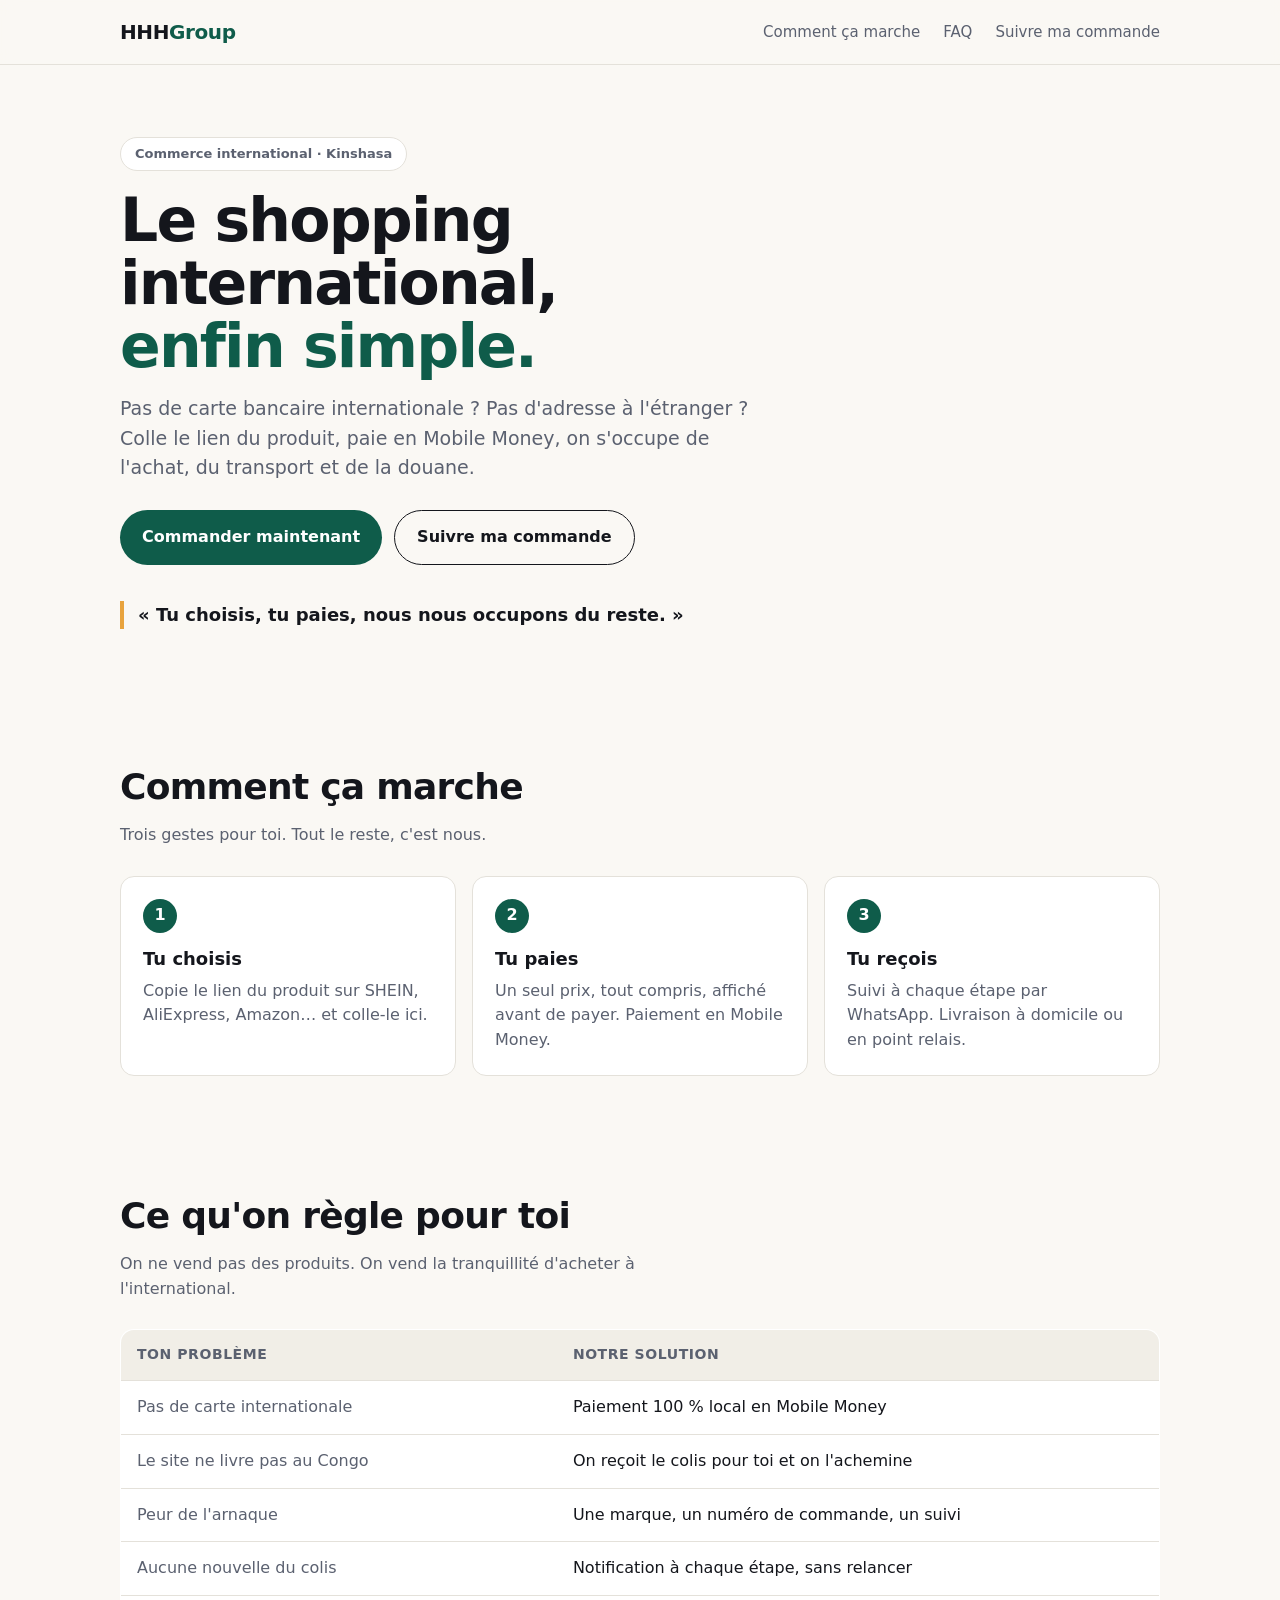
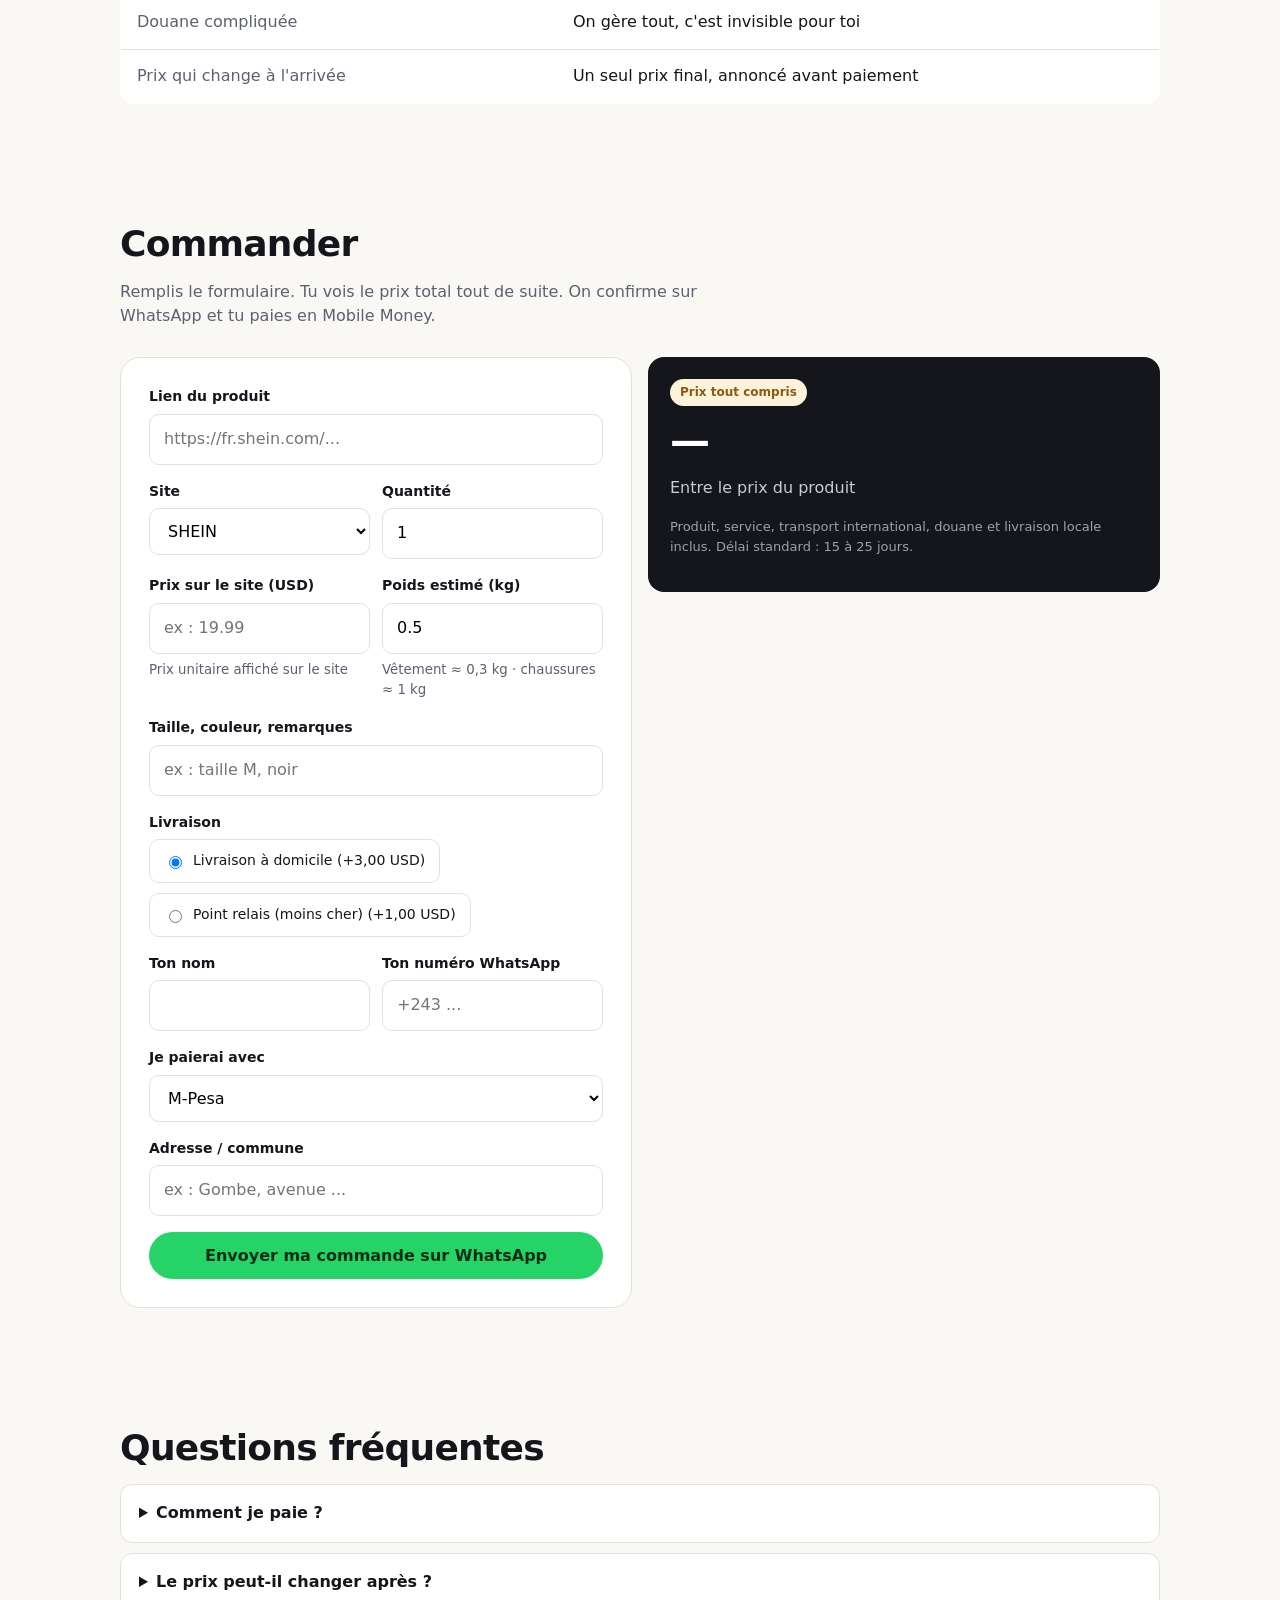
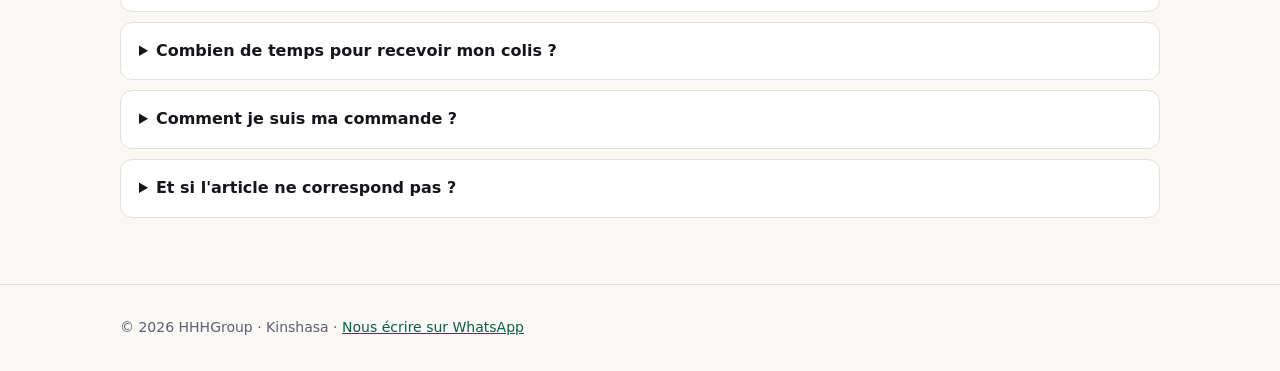
==== index.html @ 997b5c69 "Site web v1 HHHGroup : accueil, commande WhatsApp avec prix tout compris, suivi Co-Authored-By: Clau" ====
<!DOCTYPE html>
<html lang="fr">
<head>
<meta charset="utf-8">
<meta name="viewport" content="width=device-width, initial-scale=1">
<title>HHHGroup — Achète à l'international, payé en Mobile Money</title>
<meta name="description" content="Tu choisis, tu paies, nous nous occupons du reste. Commande sur SHEIN et ailleurs, paie en Mobile Money, reçois ton colis à Kinshasa.">
<link rel="stylesheet" href="assets/style.css">
</head>
<body>

<header class="top">
  <div class="wrap">
    <a class="logo" href="index.html">HHH<span>Group</span></a>
    <nav>
      <a href="#comment" class="hide-sm">Comment ça marche</a>
      <a href="#faq" class="hide-sm">FAQ</a>
      <a href="suivi.html">Suivre ma commande</a>
    </nav>
  </div>
</header>

<main>
  <!-- HERO -->
  <section class="hero">
    <div class="wrap">
      <span class="eyebrow">Commerce international · <span data-ville>Kinshasa</span></span>
      <h1>Le shopping international, <em>enfin simple.</em></h1>
      <p class="lead">Pas de carte bancaire internationale ? Pas d'adresse à l'étranger ? Colle le lien du produit, paie en Mobile Money, on s'occupe de l'achat, du transport et de la douane.</p>
      <div class="ctas">
        <a href="#commander" class="btn btn-primary">Commander maintenant</a>
        <a href="suivi.html" class="btn btn-ghost">Suivre ma commande</a>
      </div>
      <p class="promise">« Tu choisis, tu paies, nous nous occupons du reste. »</p>
    </div>
  </section>

  <!-- COMMENT ÇA MARCHE -->
  <section id="comment">
    <div class="wrap">
      <h2>Comment ça marche</h2>
      <p class="sub">Trois gestes pour toi. Tout le reste, c'est nous.</p>
      <div class="grid g3">
        <div class="card"><div class="step-n">1</div><h3>Tu choisis</h3><p>Copie le lien du produit sur SHEIN, AliExpress, Amazon… et colle-le ici.</p></div>
        <div class="card"><div class="step-n">2</div><h3>Tu paies</h3><p>Un seul prix, tout compris, affiché avant de payer. Paiement en Mobile Money.</p></div>
        <div class="card"><div class="step-n">3</div><h3>Tu reçois</h3><p>Suivi à chaque étape par WhatsApp. Livraison à domicile ou en point relais.</p></div>
      </div>
    </div>
  </section>

  <!-- CE QU'ON SUPPRIME -->
  <section>
    <div class="wrap">
      <h2>Ce qu'on règle pour toi</h2>
      <p class="sub">On ne vend pas des produits. On vend la tranquillité d'acheter à l'international.</p>
      <table class="pain">
        <thead><tr><th>Ton problème</th><th>Notre solution</th></tr></thead>
        <tbody>
          <tr><td>Pas de carte internationale</td><td>Paiement 100 % local en Mobile Money</td></tr>
          <tr><td>Le site ne livre pas au Congo</td><td>On reçoit le colis pour toi et on l'achemine</td></tr>
          <tr><td>Peur de l'arnaque</td><td>Une marque, un numéro de commande, un suivi</td></tr>
          <tr><td>Aucune nouvelle du colis</td><td>Notification à chaque étape, sans relancer</td></tr>
          <tr><td>Douane compliquée</td><td>On gère tout, c'est invisible pour toi</td></tr>
          <tr><td>Prix qui change à l'arrivée</td><td>Un seul prix final, annoncé avant paiement</td></tr>
        </tbody>
      </table>
    </div>
  </section>

  <!-- COMMANDER -->
  <section id="commander">
    <div class="wrap">
      <h2>Commander</h2>
      <p class="sub">Remplis le formulaire. Tu vois le prix total tout de suite. On confirme sur WhatsApp et tu paies en Mobile Money.</p>

      <div class="grid g2" style="align-items:start">
        <form class="order" id="orderForm" novalidate>
          <div class="field">
            <label for="lien">Lien du produit</label>
            <input id="lien" name="lien" type="url" placeholder="https://fr.shein.com/..." required>
          </div>
          <div class="row">
            <div class="field">
              <label for="fournisseur">Site</label>
              <select id="fournisseur" name="fournisseur"></select>
            </div>
            <div class="field">
              <label for="quantite">Quantité</label>
              <input id="quantite" name="quantite" type="number" min="1" value="1" required>
            </div>
          </div>
          <div class="row">
            <div class="field">
              <label for="prix">Prix sur le site (<span data-devise>USD</span>)</label>
              <input id="prix" name="prix" type="number" min="0" step="0.01" placeholder="ex : 19.99" required>
              <small>Prix unitaire affiché sur le site</small>
            </div>
            <div class="field">
              <label for="poids">Poids estimé (kg)</label>
              <input id="poids" name="poids" type="number" min="0" step="0.1" value="0.5">
              <small>Vêtement ≈ 0,3 kg · chaussures ≈ 1 kg</small>
            </div>
          </div>
          <div class="field">
            <label for="details">Taille, couleur, remarques</label>
            <input id="details" name="details" placeholder="ex : taille M, noir">
          </div>
          <div class="field">
            <label>Livraison</label>
            <div class="radio-group" id="livraisonGroup"></div>
          </div>
          <div class="row">
            <div class="field">
              <label for="nom">Ton nom</label>
              <input id="nom" name="nom" required autocomplete="name">
            </div>
            <div class="field">
              <label for="tel">Ton numéro WhatsApp</label>
              <input id="tel" name="tel" type="tel" placeholder="+243 ..." required autocomplete="tel">
            </div>
          </div>
          <div class="field">
            <label for="paiement">Je paierai avec</label>
            <select id="paiement" name="paiement"></select>
          </div>
          <div class="field" id="adresseField">
            <label for="adresse">Adresse / commune</label>
            <input id="adresse" name="adresse" placeholder="ex : Gombe, avenue ...">
          </div>
          <button class="btn btn-wa" type="submit" style="width:100%">Envoyer ma commande sur WhatsApp</button>
          <div class="msg" id="formMsg"></div>
        </form>

        <aside class="total" aria-live="polite">
          <span class="badge">Prix tout compris</span>
          <div class="big" id="totalUsd">—</div>
          <div class="cdf" id="totalCdf"></div>
          <ul id="breakdown"></ul>
          <p class="note">Produit, service, transport international, douane et livraison locale inclus. Délai standard : <span data-delai>15 à 25 jours</span>.</p>
        </aside>
      </div>
    </div>
  </section>

  <!-- FAQ -->
  <section id="faq">
    <div class="wrap">
      <h2>Questions fréquentes</h2>
      <details><summary>Comment je paie ?</summary><p>En Mobile Money (<span data-paiements></span>). On t'envoie le numéro de paiement sur WhatsApp après confirmation de ta commande.</p></details>
      <details><summary>Le prix peut-il changer après ?</summary><p>Non. Le prix confirmé sur WhatsApp est le prix final : produit, transport, douane et livraison compris.</p></details>
      <details><summary>Combien de temps pour recevoir mon colis ?</summary><p>Livraison standard : <span data-delai>15 à 25 jours</span>. Tu reçois une notification à chaque étape.</p></details>
      <details><summary>Comment je suis ma commande ?</summary><p>Avec ton numéro de commande sur la page <a href="suivi.html">Suivre ma commande</a>, ou directement sur WhatsApp.</p></details>
      <details><summary>Et si l'article ne correspond pas ?</summary><p>Notre politique de retour t'est communiquée avant le paiement. Contacte-nous sur WhatsApp avec ton numéro de commande.</p></details>
    </div>
  </section>
</main>

<footer>
  <div class="wrap">© <span id="year"></span> HHHGroup · <span data-ville>Kinshasa</span> · <a id="waFooter" href="#">Nous écrire sur WhatsApp</a></div>
</footer>

<script src="assets/config.js"></script>
<script src="assets/app.js"></script>
</body>
</html>
---- assets/style.css ----
:root{
  --ink:#14161c; --muted:#5b6170; --line:#e4e1da; --bg:#faf8f4; --card:#fff;
  --brand:#0f5c4a; --brand-2:#e8a33d; --ok:#1f8a4c; --radius:14px;
  --font:"Inter",system-ui,-apple-system,"Segoe UI",Roboto,sans-serif;
}
*{box-sizing:border-box}
html{scroll-behavior:smooth}
body{margin:0;font-family:var(--font);color:var(--ink);background:var(--bg);line-height:1.55;font-size:16px}
a{color:var(--brand)}
img{max-width:100%}
.wrap{max-width:1080px;margin:0 auto;padding:0 20px}

/* Header */
header.top{position:sticky;top:0;z-index:10;background:rgba(250,248,244,.92);backdrop-filter:blur(8px);border-bottom:1px solid var(--line)}
header.top .wrap{display:flex;align-items:center;justify-content:space-between;height:64px;gap:16px}
.logo{font-weight:800;letter-spacing:-.02em;font-size:20px;text-decoration:none;color:var(--ink)}
.logo span{color:var(--brand)}
nav a{margin-left:18px;text-decoration:none;color:var(--muted);font-weight:500;font-size:15px}
nav a:hover{color:var(--ink)}
@media(max-width:640px){nav a.hide-sm{display:none}}

/* Buttons */
.btn{display:inline-flex;align-items:center;justify-content:center;gap:8px;border:0;border-radius:999px;padding:14px 22px;font-weight:700;font-size:16px;cursor:pointer;text-decoration:none;font-family:inherit}
.btn-primary{background:var(--brand);color:#fff}
.btn-primary:hover{background:#0b4a3b}
.btn-ghost{background:transparent;color:var(--ink);border:1.5px solid var(--ink)}
.btn-wa{background:#25d366;color:#0b2e17}
.btn:disabled{opacity:.5;cursor:not-allowed}

/* Hero */
.hero{padding:72px 0 56px}
.hero .eyebrow{display:inline-block;background:#fff;border:1px solid var(--line);border-radius:999px;padding:6px 14px;font-size:13px;font-weight:600;color:var(--muted)}
.hero h1{font-size:clamp(34px,6vw,60px);line-height:1.05;letter-spacing:-.03em;margin:18px 0 16px;max-width:14ch}
.hero h1 em{font-style:normal;color:var(--brand)}
.hero p.lead{font-size:19px;color:var(--muted);max-width:52ch;margin:0 0 28px}
.hero .ctas{display:flex;gap:12px;flex-wrap:wrap}
.promise{margin-top:36px;font-weight:700;font-size:18px;border-left:4px solid var(--brand-2);padding-left:14px}

/* Sections */
section{padding:56px 0}
section h2{font-size:clamp(26px,4vw,36px);letter-spacing:-.02em;margin:0 0 8px}
section .sub{color:var(--muted);margin:0 0 28px;max-width:60ch}

.grid{display:grid;gap:16px}
.g3{grid-template-columns:repeat(3,1fr)}
.g2{grid-template-columns:repeat(2,1fr)}
@media(max-width:820px){.g3,.g2{grid-template-columns:1fr}}

.card{background:var(--card);border:1px solid var(--line);border-radius:var(--radius);padding:22px}
.card h3{margin:0 0 6px;font-size:18px}
.card p{margin:0;color:var(--muted)}
.step-n{display:inline-grid;place-items:center;width:34px;height:34px;border-radius:50%;background:var(--brand);color:#fff;font-weight:800;margin-bottom:12px}

/* Pain table */
.pain{width:100%;border-collapse:collapse;background:#fff;border-radius:var(--radius);overflow:hidden;border:1px solid var(--line)}
.pain th,.pain td{text-align:left;padding:14px 16px;border-bottom:1px solid var(--line);vertical-align:top}
.pain th{background:#f1eee7;font-size:14px;text-transform:uppercase;letter-spacing:.04em;color:var(--muted)}
.pain td:first-child{color:var(--muted);width:42%}
.pain tr:last-child td{border-bottom:0}

/* Form */
.order{background:#fff;border:1px solid var(--line);border-radius:20px;padding:28px}
.field{display:flex;flex-direction:column;gap:6px;margin-bottom:16px}
.field label{font-weight:600;font-size:14px}
.field small{color:var(--muted)}
input,select,textarea{font:inherit;padding:12px 14px;border:1.5px solid var(--line);border-radius:10px;background:#fff;width:100%}
input:focus,select:focus,textarea:focus{outline:none;border-color:var(--brand)}
.row{display:grid;grid-template-columns:1fr 1fr;gap:12px}
@media(max-width:560px){.row{grid-template-columns:1fr}}
.radio-group{display:flex;gap:10px;flex-wrap:wrap}
.radio-group label{display:flex;align-items:center;gap:8px;border:1.5px solid var(--line);border-radius:10px;padding:10px 14px;cursor:pointer;font-weight:500}
.radio-group input{width:auto}

.total{background:var(--ink);color:#fff;border-radius:16px;padding:22px;position:sticky;top:84px}
.total .big{font-size:40px;font-weight:800;letter-spacing:-.02em;margin:4px 0}
.total .cdf{color:#c9cbd2}
.total ul{list-style:none;padding:0;margin:16px 0 0;font-size:14px;color:#c9cbd2}
.total ul li{display:flex;justify-content:space-between;padding:6px 0;border-top:1px solid #2b2f39}
.total .note{font-size:13px;color:#9da1ab;margin-top:14px}
.badge{display:inline-block;font-size:12px;font-weight:700;padding:4px 10px;border-radius:999px;background:#fff3dc;color:#8a5a12}

/* Tracking */
.timeline{list-style:none;padding:0;margin:20px 0 0}
.timeline li{position:relative;padding:0 0 22px 36px}
.timeline li::before{content:"";position:absolute;left:10px;top:24px;bottom:0;width:2px;background:var(--line)}
.timeline li:last-child::before{display:none}
.timeline .dot{position:absolute;left:0;top:2px;width:22px;height:22px;border-radius:50%;border:2px solid var(--line);background:#fff}
.timeline li.done .dot{background:var(--ok);border-color:var(--ok)}
.timeline li.now .dot{border-color:var(--brand);box-shadow:0 0 0 4px rgba(15,92,74,.15)}
.timeline strong{display:block}
.timeline span{color:var(--muted);font-size:14px}

/* FAQ */
details{background:#fff;border:1px solid var(--line);border-radius:12px;padding:16px 18px;margin-bottom:10px}
summary{font-weight:700;cursor:pointer}
details p{color:var(--muted);margin:10px 0 0}

footer{border-top:1px solid var(--line);padding:32px 0;color:var(--muted);font-size:14px}
.msg{padding:14px 16px;border-radius:12px;background:#e9f6ef;color:#14532d;margin-top:14px;display:none}
.msg.err{background:#fdecec;color:#7f1d1d}

@media(max-width:820px){.total{position:static}}
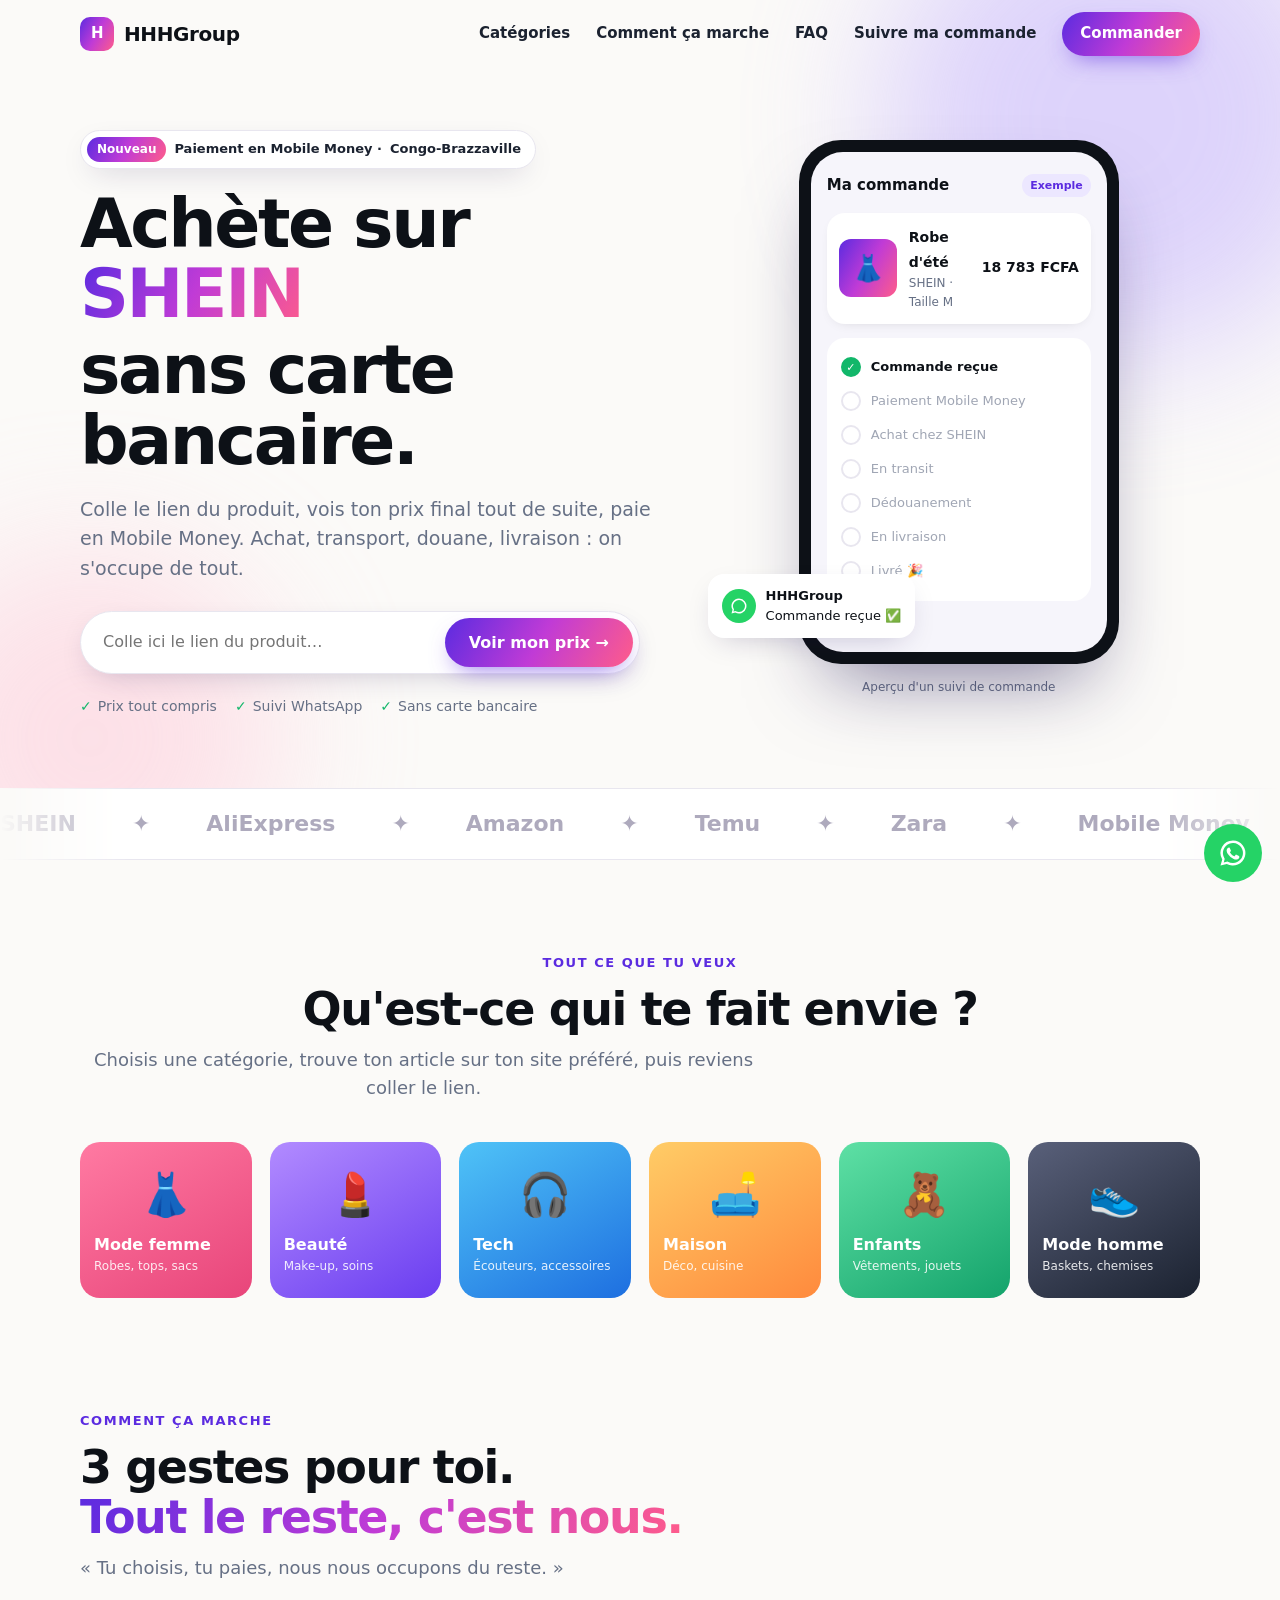
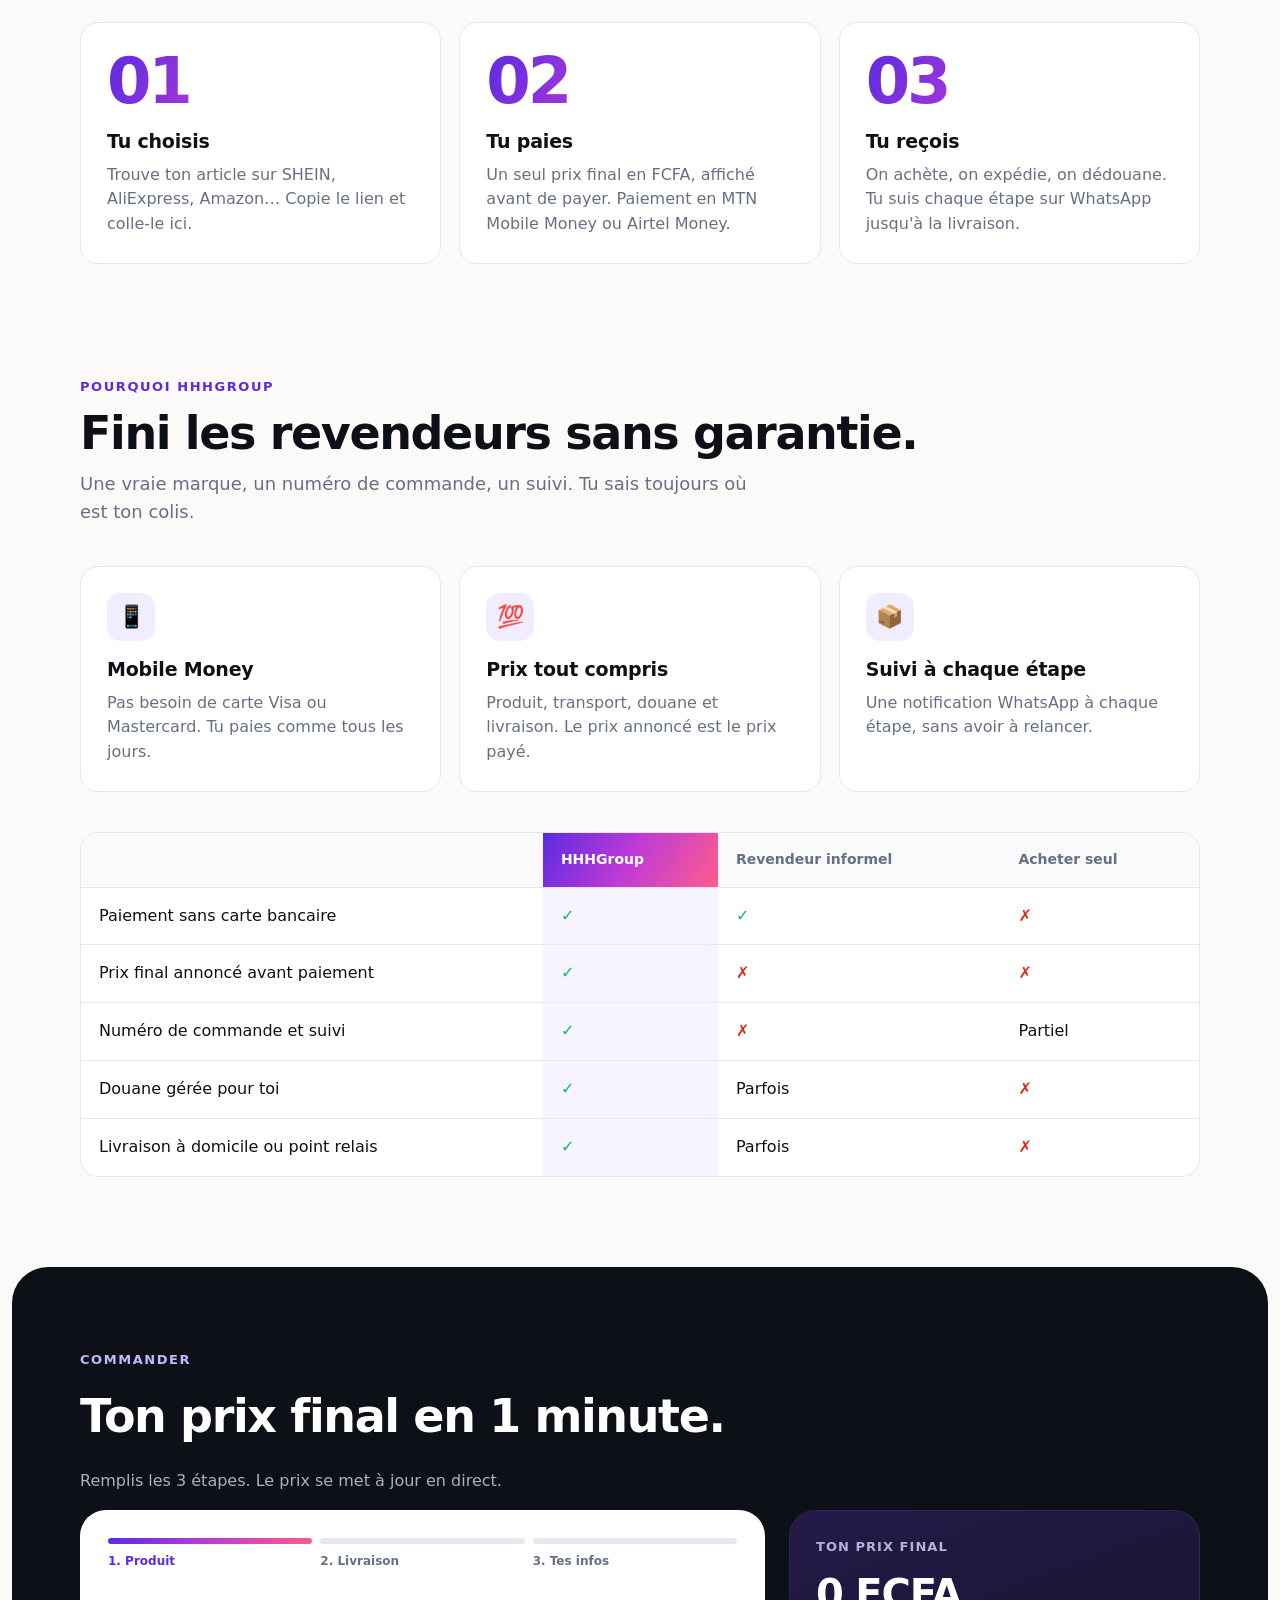
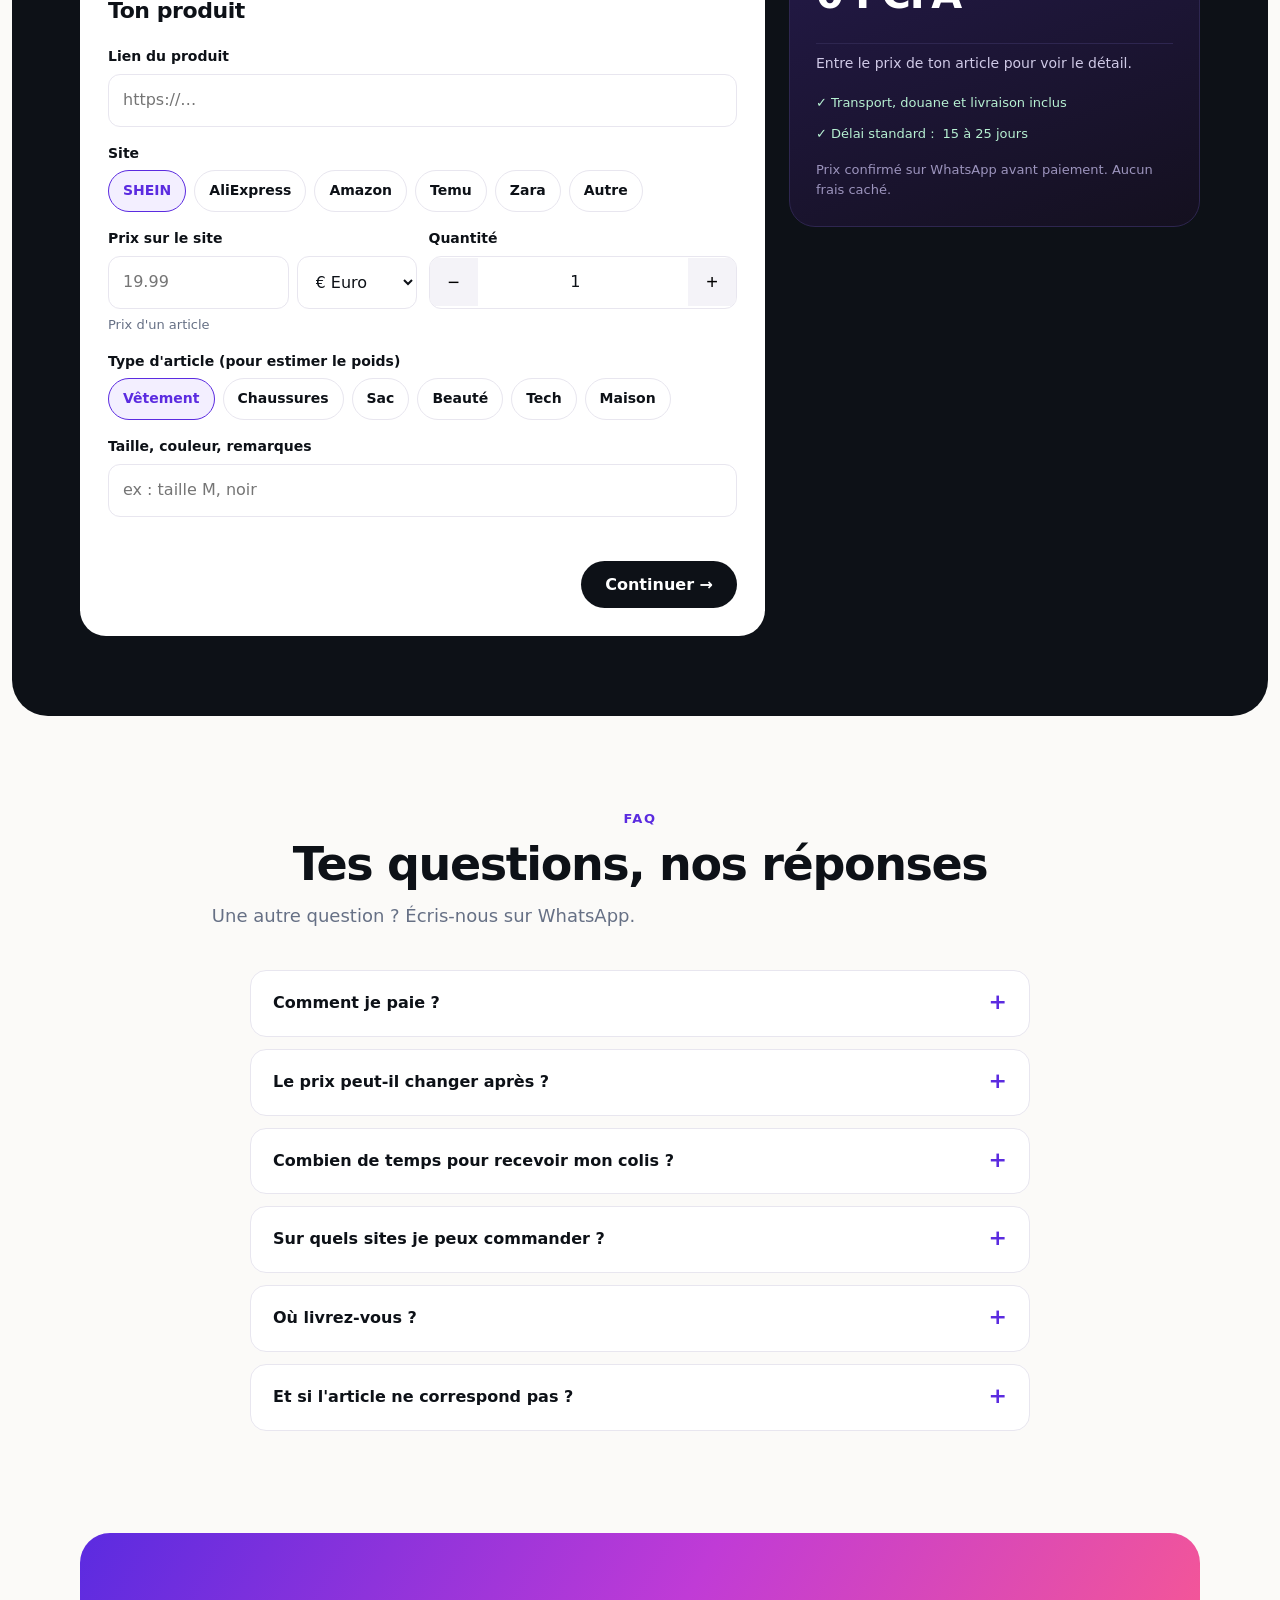
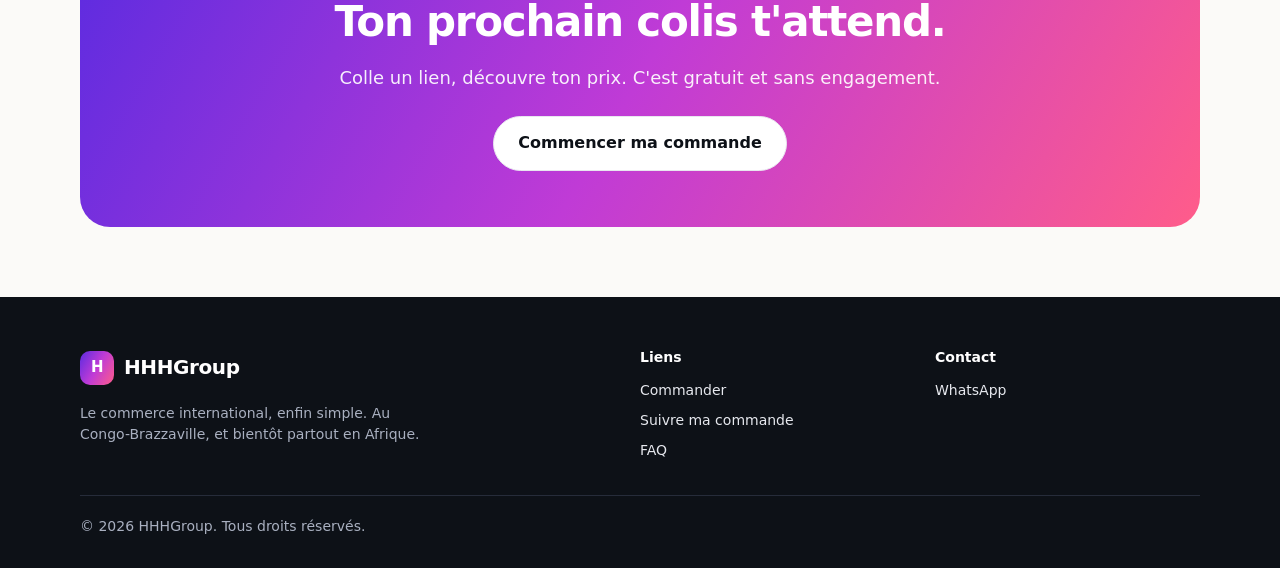
==== commit 9a2621f8: "Congo-Brazzaville (FCFA, MTN/Airtel Money) et nouvelle interface dynamique - Retire Kinshasa : Congo" ====
--- a/index.html
+++ b/index.html
@@ -3,161 +3,299 @@
 <head>
 <meta charset="utf-8">
 <meta name="viewport" content="width=device-width, initial-scale=1">
-<title>HHHGroup — Achète à l'international, payé en Mobile Money</title>
-<meta name="description" content="Tu choisis, tu paies, nous nous occupons du reste. Commande sur SHEIN et ailleurs, paie en Mobile Money, reçois ton colis à Kinshasa.">
+<title>HHHGroup — Achète sur SHEIN, AliExpress, Amazon… et paie en Mobile Money</title>
+<meta name="description" content="Tu choisis, tu paies en Mobile Money, nous nous occupons du reste : achat, transport, douane et livraison. Au Congo-Brazzaville, et bientôt dans toute l'Afrique.">
+<meta name="theme-color" content="#5b2be0">
 <link rel="stylesheet" href="assets/style.css">
 </head>
 <body>
 
-<header class="top">
+<header class="top" id="top">
   <div class="wrap">
-    <a class="logo" href="index.html">HHH<span>Group</span></a>
-    <nav>
-      <a href="#comment" class="hide-sm">Comment ça marche</a>
-      <a href="#faq" class="hide-sm">FAQ</a>
+    <a class="logo" href="index.html"><i>H</i>HHHGroup</a>
+    <button class="burger" id="burger" aria-label="Menu"><span></span><span></span><span></span></button>
+    <nav class="main" id="menu">
+      <a href="#categories">Catégories</a>
+      <a href="#comment">Comment ça marche</a>
+      <a href="#faq">FAQ</a>
       <a href="suivi.html">Suivre ma commande</a>
+      <a href="#commander" class="btn btn-primary btn-sm">Commander</a>
     </nav>
   </div>
 </header>
 
 <main>
-  <!-- HERO -->
+  <!-- ================= HERO ================= -->
   <section class="hero">
-    <div class="wrap">
-      <span class="eyebrow">Commerce international · <span data-ville>Kinshasa</span></span>
-      <h1>Le shopping international, <em>enfin simple.</em></h1>
-      <p class="lead">Pas de carte bancaire internationale ? Pas d'adresse à l'étranger ? Colle le lien du produit, paie en Mobile Money, on s'occupe de l'achat, du transport et de la douane.</p>
-      <div class="ctas">
-        <a href="#commander" class="btn btn-primary">Commander maintenant</a>
-        <a href="suivi.html" class="btn btn-ghost">Suivre ma commande</a>
-      </div>
-      <p class="promise">« Tu choisis, tu paies, nous nous occupons du reste. »</p>
-    </div>
-  </section>
-
-  <!-- COMMENT ÇA MARCHE -->
-  <section id="comment">
-    <div class="wrap">
-      <h2>Comment ça marche</h2>
-      <p class="sub">Trois gestes pour toi. Tout le reste, c'est nous.</p>
+    <div class="wrap hero-grid">
+      <div>
+        <span class="pill reveal"><b>Nouveau</b> Paiement en Mobile Money · <span data-pays></span></span>
+        <h1 class="reveal d1">Achète sur <span class="rotator" id="rotator"><span class="grad-text">SHEIN</span></span><br>sans carte bancaire.</h1>
+        <p class="lead reveal d2">Colle le lien du produit, vois ton prix final tout de suite, paie en Mobile Money. Achat, transport, douane, livraison : on s'occupe de tout.</p>
+        <form class="paste reveal d3" id="heroPaste">
+          <input id="heroLink" type="url" placeholder="Colle ici le lien du produit…" aria-label="Lien du produit">
+          <button class="btn btn-primary" type="submit">Voir mon prix →</button>
+        </form>
+        <div class="trust reveal d4">
+          <span>Prix tout compris</span><span>Suivi WhatsApp</span><span>Sans carte bancaire</span>
+        </div>
+      </div>
+
+      <div class="phone-wrap reveal d2">
+        <div class="phone" aria-hidden="true">
+          <div class="screen">
+            <div class="bar"><b>Ma commande</b><span class="tag">Exemple</span></div>
+            <div class="prod">
+              <div class="img">👗</div>
+              <div><strong>Robe d'été</strong><small>SHEIN · Taille M</small></div>
+              <div class="price" id="mockPrice">—</div>
+            </div>
+            <div class="track" id="mockTrack">
+              <div class="st"><i></i>Commande reçue</div>
+              <div class="st"><i></i>Paiement Mobile Money</div>
+              <div class="st"><i></i>Achat chez SHEIN</div>
+              <div class="st"><i></i>En transit</div>
+              <div class="st"><i></i>Dédouanement</div>
+              <div class="st"><i></i>En livraison</div>
+              <div class="st"><i></i>Livré 🎉</div>
+            </div>
+          </div>
+        </div>
+        <div class="toast hide" id="mockToast">
+          <span class="wa"><svg viewBox="0 0 24 24"><path d="M12 2a10 10 0 0 0-8.6 15.1L2 22l5-1.3A10 10 0 1 0 12 2Zm0 18a8 8 0 0 1-4.1-1.1l-.3-.2-3 .8.8-2.9-.2-.3A8 8 0 1 1 12 20Z"/></svg></span>
+          <div><b>HHHGroup</b><span id="mockToastText">Ta commande est confirmée ✅</span></div>
+        </div>
+        <p class="mock-note">Aperçu d'un suivi de commande</p>
+      </div>
+    </div>
+  </section>
+
+  <!-- ================= MARQUEE ================= -->
+  <div class="marquee" aria-label="Sites où tu peux acheter">
+    <div class="track-m" id="marquee"></div>
+  </div>
+
+  <!-- ================= CATEGORIES ================= -->
+  <section class="s" id="categories">
+    <div class="wrap">
+      <div class="center">
+        <span class="kicker reveal">Tout ce que tu veux</span>
+        <h2 class="reveal d1">Qu'est-ce qui te fait envie ?</h2>
+        <p class="sub reveal d2">Choisis une catégorie, trouve ton article sur ton site préféré, puis reviens coller le lien.</p>
+      </div>
+      <div class="grid g6">
+        <button class="cat c1 reveal" data-cat="Mode femme"><span class="e">👗</span><b>Mode femme</b><small>Robes, tops, sacs</small></button>
+        <button class="cat c2 reveal d1" data-cat="Beauté"><span class="e">💄</span><b>Beauté</b><small>Make-up, soins</small></button>
+        <button class="cat c3 reveal d2" data-cat="Tech"><span class="e">🎧</span><b>Tech</b><small>Écouteurs, accessoires</small></button>
+        <button class="cat c4 reveal d3" data-cat="Maison"><span class="e">🛋️</span><b>Maison</b><small>Déco, cuisine</small></button>
+        <button class="cat c5 reveal d4" data-cat="Enfants"><span class="e">🧸</span><b>Enfants</b><small>Vêtements, jouets</small></button>
+        <button class="cat c6 reveal d5" data-cat="Mode homme"><span class="e">👟</span><b>Mode homme</b><small>Baskets, chemises</small></button>
+      </div>
+    </div>
+  </section>
+
+  <!-- ================= COMMENT ================= -->
+  <section class="s" id="comment" style="padding-top:20px">
+    <div class="wrap">
+      <span class="kicker reveal">Comment ça marche</span>
+      <h2 class="reveal d1">3 gestes pour toi.<br><span class="grad-text">Tout le reste, c'est nous.</span></h2>
+      <p class="sub reveal d2">« Tu choisis, tu paies, nous nous occupons du reste. »</p>
       <div class="grid g3">
-        <div class="card"><div class="step-n">1</div><h3>Tu choisis</h3><p>Copie le lien du produit sur SHEIN, AliExpress, Amazon… et colle-le ici.</p></div>
-        <div class="card"><div class="step-n">2</div><h3>Tu paies</h3><p>Un seul prix, tout compris, affiché avant de payer. Paiement en Mobile Money.</p></div>
-        <div class="card"><div class="step-n">3</div><h3>Tu reçois</h3><p>Suivi à chaque étape par WhatsApp. Livraison à domicile ou en point relais.</p></div>
-      </div>
-    </div>
-  </section>
-
-  <!-- CE QU'ON SUPPRIME -->
-  <section>
-    <div class="wrap">
-      <h2>Ce qu'on règle pour toi</h2>
-      <p class="sub">On ne vend pas des produits. On vend la tranquillité d'acheter à l'international.</p>
-      <table class="pain">
-        <thead><tr><th>Ton problème</th><th>Notre solution</th></tr></thead>
-        <tbody>
-          <tr><td>Pas de carte internationale</td><td>Paiement 100 % local en Mobile Money</td></tr>
-          <tr><td>Le site ne livre pas au Congo</td><td>On reçoit le colis pour toi et on l'achemine</td></tr>
-          <tr><td>Peur de l'arnaque</td><td>Une marque, un numéro de commande, un suivi</td></tr>
-          <tr><td>Aucune nouvelle du colis</td><td>Notification à chaque étape, sans relancer</td></tr>
-          <tr><td>Douane compliquée</td><td>On gère tout, c'est invisible pour toi</td></tr>
-          <tr><td>Prix qui change à l'arrivée</td><td>Un seul prix final, annoncé avant paiement</td></tr>
-        </tbody>
-      </table>
-    </div>
-  </section>
-
-  <!-- COMMANDER -->
-  <section id="commander">
-    <div class="wrap">
-      <h2>Commander</h2>
-      <p class="sub">Remplis le formulaire. Tu vois le prix total tout de suite. On confirme sur WhatsApp et tu paies en Mobile Money.</p>
-
-      <div class="grid g2" style="align-items:start">
-        <form class="order" id="orderForm" novalidate>
-          <div class="field">
-            <label for="lien">Lien du produit</label>
-            <input id="lien" name="lien" type="url" placeholder="https://fr.shein.com/..." required>
+        <div class="card step reveal"><div class="n">01</div><h3>Tu choisis</h3><p>Trouve ton article sur SHEIN, AliExpress, Amazon… Copie le lien et colle-le ici.</p></div>
+        <div class="card step reveal d1"><div class="n">02</div><h3>Tu paies</h3><p>Un seul prix final en FCFA, affiché avant de payer. Paiement en <span data-paiements></span>.</p></div>
+        <div class="card step reveal d2"><div class="n">03</div><h3>Tu reçois</h3><p>On achète, on expédie, on dédouane. Tu suis chaque étape sur WhatsApp jusqu'à la livraison.</p></div>
+      </div>
+    </div>
+  </section>
+
+  <!-- ================= POURQUOI ================= -->
+  <section class="s" style="padding-top:20px">
+    <div class="wrap">
+      <span class="kicker reveal">Pourquoi HHHGroup</span>
+      <h2 class="reveal d1">Fini les revendeurs sans garantie.</h2>
+      <p class="sub reveal d2">Une vraie marque, un numéro de commande, un suivi. Tu sais toujours où est ton colis.</p>
+      <div class="grid g3" style="margin-bottom:40px">
+        <div class="card reveal"><div class="ico">📱</div><h3>Mobile Money</h3><p>Pas besoin de carte Visa ou Mastercard. Tu paies comme tous les jours.</p></div>
+        <div class="card reveal d1"><div class="ico">💯</div><h3>Prix tout compris</h3><p>Produit, transport, douane et livraison. Le prix annoncé est le prix payé.</p></div>
+        <div class="card reveal d2"><div class="ico">📦</div><h3>Suivi à chaque étape</h3><p>Une notification WhatsApp à chaque étape, sans avoir à relancer.</p></div>
+      </div>
+      <div class="table-wrap reveal">
+        <table class="compare">
+          <thead><tr><th></th><th class="us">HHHGroup</th><th>Revendeur informel</th><th>Acheter seul</th></tr></thead>
+          <tbody>
+            <tr><td>Paiement sans carte bancaire</td><td class="us yes">✓</td><td class="yes">✓</td><td class="no">✗</td></tr>
+            <tr><td>Prix final annoncé avant paiement</td><td class="us yes">✓</td><td class="no">✗</td><td class="no">✗</td></tr>
+            <tr><td>Numéro de commande et suivi</td><td class="us yes">✓</td><td class="no">✗</td><td>Partiel</td></tr>
+            <tr><td>Douane gérée pour toi</td><td class="us yes">✓</td><td>Parfois</td><td class="no">✗</td></tr>
+            <tr><td>Livraison à domicile ou point relais</td><td class="us yes">✓</td><td>Parfois</td><td class="no">✗</td></tr>
+          </tbody>
+        </table>
+      </div>
+    </div>
+  </section>
+
+  <!-- ================= COMMANDER ================= -->
+  <section class="order-sec" id="commander">
+    <div class="wrap">
+      <span class="kicker">Commander</span>
+      <h2 style="font-size:clamp(30px,4.2vw,46px);letter-spacing:-.03em;margin:10px 0 12px">Ton prix final en 1 minute.</h2>
+      <p class="sub">Remplis les 3 étapes. Le prix se met à jour en direct.</p>
+
+      <div class="wizard">
+        <div class="panel">
+          <div class="progress" id="progress">
+            <div class="cur"><div class="bar"><i></i></div><small>1. Produit</small></div>
+            <div><div class="bar"><i></i></div><small>2. Livraison</small></div>
+            <div><div class="bar"><i></i></div><small>3. Tes infos</small></div>
           </div>
-          <div class="row">
-            <div class="field">
-              <label for="fournisseur">Site</label>
-              <select id="fournisseur" name="fournisseur"></select>
-            </div>
-            <div class="field">
-              <label for="quantite">Quantité</label>
-              <input id="quantite" name="quantite" type="number" min="1" value="1" required>
-            </div>
-          </div>
-          <div class="row">
-            <div class="field">
-              <label for="prix">Prix sur le site (<span data-devise>USD</span>)</label>
-              <input id="prix" name="prix" type="number" min="0" step="0.01" placeholder="ex : 19.99" required>
-              <small>Prix unitaire affiché sur le site</small>
-            </div>
-            <div class="field">
-              <label for="poids">Poids estimé (kg)</label>
-              <input id="poids" name="poids" type="number" min="0" step="0.1" value="0.5">
-              <small>Vêtement ≈ 0,3 kg · chaussures ≈ 1 kg</small>
-            </div>
-          </div>
-          <div class="field">
-            <label for="details">Taille, couleur, remarques</label>
-            <input id="details" name="details" placeholder="ex : taille M, noir">
-          </div>
-          <div class="field">
-            <label>Livraison</label>
-            <div class="radio-group" id="livraisonGroup"></div>
-          </div>
-          <div class="row">
-            <div class="field">
-              <label for="nom">Ton nom</label>
-              <input id="nom" name="nom" required autocomplete="name">
-            </div>
-            <div class="field">
-              <label for="tel">Ton numéro WhatsApp</label>
-              <input id="tel" name="tel" type="tel" placeholder="+243 ..." required autocomplete="tel">
-            </div>
-          </div>
-          <div class="field">
-            <label for="paiement">Je paierai avec</label>
-            <select id="paiement" name="paiement"></select>
-          </div>
-          <div class="field" id="adresseField">
-            <label for="adresse">Adresse / commune</label>
-            <input id="adresse" name="adresse" placeholder="ex : Gombe, avenue ...">
-          </div>
-          <button class="btn btn-wa" type="submit" style="width:100%">Envoyer ma commande sur WhatsApp</button>
-          <div class="msg" id="formMsg"></div>
-        </form>
-
-        <aside class="total" aria-live="polite">
-          <span class="badge">Prix tout compris</span>
-          <div class="big" id="totalUsd">—</div>
-          <div class="cdf" id="totalCdf"></div>
+
+          <form id="orderForm" novalidate>
+            <!-- Étape 1 -->
+            <div class="stepper active" data-step="0">
+              <h3>Ton produit</h3>
+              <div class="field">
+                <label for="lien">Lien du produit</label>
+                <input id="lien" type="url" placeholder="https://…" autocomplete="off">
+              </div>
+              <div class="field">
+                <span class="lbl">Site</span>
+                <div class="chips" id="sites"></div>
+              </div>
+              <div class="row">
+                <div class="field">
+                  <label for="prix">Prix sur le site</label>
+                  <div class="price-in">
+                    <input id="prix" type="number" min="0" step="0.01" placeholder="19.99" inputmode="decimal">
+                    <select id="deviseProduit" aria-label="Devise"></select>
+                  </div>
+                  <small>Prix d'un article</small>
+                </div>
+                <div class="field">
+                  <label for="quantite">Quantité</label>
+                  <div class="qty">
+                    <button type="button" data-q="-1" aria-label="Moins">−</button>
+                    <input id="quantite" type="number" min="1" value="1" inputmode="numeric">
+                    <button type="button" data-q="1" aria-label="Plus">+</button>
+                  </div>
+                </div>
+              </div>
+              <div class="field">
+                <span class="lbl">Type d'article (pour estimer le poids)</span>
+                <div class="chips" id="poidsChips"></div>
+              </div>
+              <div class="field">
+                <label for="details">Taille, couleur, remarques</label>
+                <input id="details" placeholder="ex : taille M, noir">
+              </div>
+              <div class="err" data-err="0"></div>
+              <div class="nav-btns"><span></span><button type="button" class="btn btn-dark" data-next>Continuer →</button></div>
+            </div>
+
+            <!-- Étape 2 -->
+            <div class="stepper" data-step="1">
+              <h3>Livraison</h3>
+              <div class="field"><div class="opt" id="livraisons"></div></div>
+              <div class="field" id="adresseField">
+                <label for="ville">Ville</label>
+                <input id="ville" placeholder="ex : Brazzaville">
+              </div>
+              <div class="field" id="adresseField2">
+                <label for="adresse">Quartier / adresse</label>
+                <input id="adresse" placeholder="ex : Bacongo, rue …">
+              </div>
+              <div class="err" data-err="1"></div>
+              <div class="nav-btns"><button type="button" class="btn btn-light" data-prev>← Retour</button><button type="button" class="btn btn-dark" data-next>Continuer →</button></div>
+            </div>
+
+            <!-- Étape 3 -->
+            <div class="stepper" data-step="2">
+              <h3>Tes infos</h3>
+              <div class="row">
+                <div class="field"><label for="nom">Ton nom</label><input id="nom" autocomplete="name"></div>
+                <div class="field"><label for="tel">Ton numéro WhatsApp</label><input id="tel" type="tel" placeholder="+242 …" autocomplete="tel"></div>
+              </div>
+              <div class="field">
+                <span class="lbl">Je paierai avec</span>
+                <div class="chips" id="paiements"></div>
+              </div>
+              <div class="err" data-err="2"></div>
+              <div class="nav-btns"><button type="button" class="btn btn-light" data-prev>← Retour</button><button type="submit" class="btn btn-wa">Envoyer sur WhatsApp</button></div>
+            </div>
+
+            <!-- Succès -->
+            <div class="stepper" data-step="3">
+              <div class="success">
+                <div class="big-ico">✓</div>
+                <h3>Commande prête !</h3>
+                <p style="color:var(--muted);margin:0">Ton numéro de commande :</p>
+                <code id="numOut"></code>
+                <p style="color:var(--muted)">WhatsApp s'est ouvert avec ta commande. Envoie le message : on te confirme et on t'envoie le numéro de paiement Mobile Money.</p>
+                <div style="display:flex;gap:10px;justify-content:center;flex-wrap:wrap">
+                  <a class="btn btn-wa" id="waAgain" target="_blank" rel="noopener">Rouvrir WhatsApp</a>
+                  <a class="btn btn-light" id="trackLink" href="suivi.html">Suivre ma commande</a>
+                </div>
+              </div>
+            </div>
+          </form>
+        </div>
+
+        <aside class="summary" aria-live="polite">
+          <div class="lab">Ton prix final</div>
+          <div class="big" id="total">0 FCFA</div>
           <ul id="breakdown"></ul>
-          <p class="note">Produit, service, transport international, douane et livraison locale inclus. Délai standard : <span data-delai>15 à 25 jours</span>.</p>
+          <div class="ok">✓ Transport, douane et livraison inclus</div>
+          <div class="ok">✓ Délai standard : <span data-delai></span></div>
+          <p class="note">Prix confirmé sur WhatsApp avant paiement. Aucun frais caché.</p>
         </aside>
       </div>
     </div>
   </section>
 
-  <!-- FAQ -->
-  <section id="faq">
-    <div class="wrap">
-      <h2>Questions fréquentes</h2>
-      <details><summary>Comment je paie ?</summary><p>En Mobile Money (<span data-paiements></span>). On t'envoie le numéro de paiement sur WhatsApp après confirmation de ta commande.</p></details>
-      <details><summary>Le prix peut-il changer après ?</summary><p>Non. Le prix confirmé sur WhatsApp est le prix final : produit, transport, douane et livraison compris.</p></details>
-      <details><summary>Combien de temps pour recevoir mon colis ?</summary><p>Livraison standard : <span data-delai>15 à 25 jours</span>. Tu reçois une notification à chaque étape.</p></details>
-      <details><summary>Comment je suis ma commande ?</summary><p>Avec ton numéro de commande sur la page <a href="suivi.html">Suivre ma commande</a>, ou directement sur WhatsApp.</p></details>
-      <details><summary>Et si l'article ne correspond pas ?</summary><p>Notre politique de retour t'est communiquée avant le paiement. Contacte-nous sur WhatsApp avec ton numéro de commande.</p></details>
-    </div>
-  </section>
+  <!-- ================= FAQ ================= -->
+  <section class="s" id="faq">
+    <div class="wrap">
+      <div class="center">
+        <span class="kicker reveal">FAQ</span>
+        <h2 class="reveal d1">Tes questions, nos réponses</h2>
+        <p class="sub reveal d2">Une autre question ? Écris-nous sur WhatsApp.</p>
+      </div>
+      <div class="faq">
+        <details class="reveal"><summary>Comment je paie ?</summary><p>En Mobile Money (<span data-paiements></span>). Après confirmation de ta commande sur WhatsApp, on t'envoie le numéro de paiement.</p></details>
+        <details class="reveal"><summary>Le prix peut-il changer après ?</summary><p>Non. Le prix confirmé sur WhatsApp est le prix final : produit, service, transport, douane et livraison compris.</p></details>
+        <details class="reveal"><summary>Combien de temps pour recevoir mon colis ?</summary><p>Livraison standard : <span data-delai></span>. Tu reçois une notification à chaque étape.</p></details>
+        <details class="reveal"><summary>Sur quels sites je peux commander ?</summary><p><span data-sites></span>. Si ton site n'est pas dans la liste, envoie-nous le lien quand même.</p></details>
+        <details class="reveal"><summary>Où livrez-vous ?</summary><p>Au <span data-pays></span> pour commencer, à domicile ou en point relais. D'autres pays d'Afrique arrivent ensuite.</p></details>
+        <details class="reveal"><summary>Et si l'article ne correspond pas ?</summary><p>Notre politique de retour t'est expliquée avant le paiement. Contacte-nous sur WhatsApp avec ton numéro de commande.</p></details>
+      </div>
+    </div>
+  </section>
+
+  <div class="wrap">
+    <div class="band reveal">
+      <h2>Ton prochain colis t'attend.</h2>
+      <p>Colle un lien, découvre ton prix. C'est gratuit et sans engagement.</p>
+      <a href="#commander" class="btn btn-light">Commencer ma commande</a>
+    </div>
+  </div>
 </main>
 
 <footer>
-  <div class="wrap">© <span id="year"></span> HHHGroup · <span data-ville>Kinshasa</span> · <a id="waFooter" href="#">Nous écrire sur WhatsApp</a></div>
+  <div class="wrap">
+    <div class="cols">
+      <div>
+        <a class="logo" href="index.html"><i>H</i>HHHGroup</a>
+        <p style="max-width:40ch">Le commerce international, enfin simple. Au <span data-pays></span>, et bientôt partout en Afrique.</p>
+      </div>
+      <div><b>Liens</b><a href="#commander">Commander</a><a href="suivi.html">Suivre ma commande</a><a href="#faq">FAQ</a></div>
+      <div><b>Contact</b><a data-wa href="#" target="_blank" rel="noopener">WhatsApp</a></div>
+    </div>
+    <div class="bottom">© <span id="year"></span> HHHGroup. Tous droits réservés.</div>
+  </div>
 </footer>
+
+<a class="fab" data-wa href="#" target="_blank" rel="noopener" aria-label="Nous écrire sur WhatsApp">
+  <svg viewBox="0 0 24 24"><path d="M12 2a10 10 0 0 0-8.6 15.1L2 22l5-1.3A10 10 0 1 0 12 2Zm0 18a8 8 0 0 1-4.1-1.1l-.3-.2-3 .8.8-2.9-.2-.3A8 8 0 1 1 12 20Zm4.4-5.9c-.2-.1-1.4-.7-1.7-.8-.2-.1-.4-.1-.5.1l-.8 1c-.1.2-.3.2-.5.1a6.6 6.6 0 0 1-3.3-2.9c-.2-.4.2-.4.7-1.3.1-.2 0-.3 0-.4l-.8-1.8c-.2-.5-.4-.4-.5-.4h-.5a.9.9 0 0 0-.7.3 2.8 2.8 0 0 0-.9 2.1 4.9 4.9 0 0 0 1 2.6 11.2 11.2 0 0 0 4.3 3.8c1.6.7 2.2.7 3 .6a2.6 2.6 0 0 0 1.7-1.2 2.1 2.1 0 0 0 .1-1.2c0-.1-.2-.2-.4-.3Z"/></svg>
+</a>
 
 <script src="assets/config.js"></script>
 <script src="assets/app.js"></script>
--- a/assets/style.css
+++ b/assets/style.css
@@ -1,102 +1,244 @@
 :root{
-  --ink:#14161c; --muted:#5b6170; --line:#e4e1da; --bg:#faf8f4; --card:#fff;
-  --brand:#0f5c4a; --brand-2:#e8a33d; --ok:#1f8a4c; --radius:14px;
+  --ink:#0d1117; --ink-2:#1b2230; --muted:#667085; --line:#e8e6ef; --bg:#fbfaf8; --card:#fff;
+  --brand:#5b2be0; --brand-2:#ff5c8a; --brand-3:#ffb547; --ok:#12b76a;
+  --grad:linear-gradient(120deg,#5b2be0 0%,#c03bd6 50%,#ff5c8a 100%);
+  --radius:18px; --shadow:0 10px 30px -12px rgba(30,20,80,.25);
   --font:"Inter",system-ui,-apple-system,"Segoe UI",Roboto,sans-serif;
 }
 *{box-sizing:border-box}
 html{scroll-behavior:smooth}
-body{margin:0;font-family:var(--font);color:var(--ink);background:var(--bg);line-height:1.55;font-size:16px}
+body{margin:0;font-family:var(--font);color:var(--ink);background:var(--bg);line-height:1.55;font-size:16px;-webkit-font-smoothing:antialiased}
 a{color:var(--brand)}
-img{max-width:100%}
-.wrap{max-width:1080px;margin:0 auto;padding:0 20px}
-
-/* Header */
-header.top{position:sticky;top:0;z-index:10;background:rgba(250,248,244,.92);backdrop-filter:blur(8px);border-bottom:1px solid var(--line)}
-header.top .wrap{display:flex;align-items:center;justify-content:space-between;height:64px;gap:16px}
-.logo{font-weight:800;letter-spacing:-.02em;font-size:20px;text-decoration:none;color:var(--ink)}
-.logo span{color:var(--brand)}
-nav a{margin-left:18px;text-decoration:none;color:var(--muted);font-weight:500;font-size:15px}
-nav a:hover{color:var(--ink)}
-@media(max-width:640px){nav a.hide-sm{display:none}}
-
-/* Buttons */
-.btn{display:inline-flex;align-items:center;justify-content:center;gap:8px;border:0;border-radius:999px;padding:14px 22px;font-weight:700;font-size:16px;cursor:pointer;text-decoration:none;font-family:inherit}
-.btn-primary{background:var(--brand);color:#fff}
-.btn-primary:hover{background:#0b4a3b}
-.btn-ghost{background:transparent;color:var(--ink);border:1.5px solid var(--ink)}
-.btn-wa{background:#25d366;color:#0b2e17}
-.btn:disabled{opacity:.5;cursor:not-allowed}
-
-/* Hero */
-.hero{padding:72px 0 56px}
-.hero .eyebrow{display:inline-block;background:#fff;border:1px solid var(--line);border-radius:999px;padding:6px 14px;font-size:13px;font-weight:600;color:var(--muted)}
-.hero h1{font-size:clamp(34px,6vw,60px);line-height:1.05;letter-spacing:-.03em;margin:18px 0 16px;max-width:14ch}
-.hero h1 em{font-style:normal;color:var(--brand)}
-.hero p.lead{font-size:19px;color:var(--muted);max-width:52ch;margin:0 0 28px}
-.hero .ctas{display:flex;gap:12px;flex-wrap:wrap}
-.promise{margin-top:36px;font-weight:700;font-size:18px;border-left:4px solid var(--brand-2);padding-left:14px}
-
-/* Sections */
-section{padding:56px 0}
-section h2{font-size:clamp(26px,4vw,36px);letter-spacing:-.02em;margin:0 0 8px}
-section .sub{color:var(--muted);margin:0 0 28px;max-width:60ch}
-
-.grid{display:grid;gap:16px}
-.g3{grid-template-columns:repeat(3,1fr)}
-.g2{grid-template-columns:repeat(2,1fr)}
-@media(max-width:820px){.g3,.g2{grid-template-columns:1fr}}
-
-.card{background:var(--card);border:1px solid var(--line);border-radius:var(--radius);padding:22px}
-.card h3{margin:0 0 6px;font-size:18px}
+.wrap{max-width:1160px;margin:0 auto;padding:0 20px}
+.grad-text{background:var(--grad);-webkit-background-clip:text;background-clip:text;color:transparent}
+
+/* ---------- Header ---------- */
+header.top{position:fixed;inset:0 0 auto 0;z-index:50;transition:background .3s,box-shadow .3s}
+header.top.scrolled,header.top.solid{background:rgba(255,255,255,.9);backdrop-filter:blur(12px);box-shadow:0 1px 0 var(--line)}
+header.top .wrap{display:flex;align-items:center;justify-content:space-between;height:68px}
+.logo{display:flex;align-items:center;gap:10px;font-weight:800;font-size:20px;letter-spacing:-.02em;text-decoration:none;color:var(--ink)}
+.logo i{display:grid;place-items:center;width:34px;height:34px;border-radius:10px;background:var(--grad);color:#fff;font-style:normal;font-size:15px}
+nav.main{display:flex;align-items:center;gap:26px}
+nav.main a{text-decoration:none;color:var(--ink-2);font-weight:600;font-size:15px}
+nav.main a:hover{color:var(--brand)}
+nav.main a.btn{color:#fff}
+.burger{display:none;background:none;border:0;padding:8px;cursor:pointer}
+.burger span{display:block;width:22px;height:2px;background:var(--ink);margin:5px 0;border-radius:2px}
+@media(max-width:860px){
+  .burger{display:block}
+  nav.main{position:fixed;top:68px;left:0;right:0;flex-direction:column;align-items:stretch;gap:0;background:#fff;border-bottom:1px solid var(--line);
+    transform:translateY(-10px);opacity:0;visibility:hidden;transition:.3s ease;padding:8px 20px 20px;box-shadow:var(--shadow)}
+  nav.main.open{transform:none;opacity:1;visibility:visible}
+  nav.main a{padding:14px 0;border-bottom:1px solid var(--line)}
+  nav.main a.btn{margin-top:14px;border:0}
+}
+
+/* ---------- Buttons ---------- */
+.btn{display:inline-flex;align-items:center;justify-content:center;gap:8px;border:0;border-radius:999px;padding:14px 24px;font-weight:700;font-size:16px;cursor:pointer;text-decoration:none;font-family:inherit;transition:transform .15s,box-shadow .2s,background .2s;white-space:nowrap}
+.btn:active{transform:scale(.97)}
+.btn-primary{background:var(--grad);color:#fff;box-shadow:0 10px 24px -10px rgba(91,43,224,.7)}
+.btn-primary:hover{box-shadow:0 14px 30px -10px rgba(91,43,224,.85)}
+.btn-dark{background:var(--ink);color:#fff}
+.btn-light{background:#fff;color:var(--ink);border:1.5px solid var(--line)}
+.btn-wa{background:#25d366;color:#06301a}
+.btn-sm{padding:10px 18px;font-size:14px}
+.btn:disabled{opacity:.45;cursor:not-allowed}
+
+/* ---------- Hero ---------- */
+.hero{position:relative;padding:130px 0 70px;overflow:hidden;isolation:isolate}
+.hero::before,.hero::after{content:"";position:absolute;border-radius:50%;filter:blur(70px);opacity:.45;z-index:-1;animation:float 14s ease-in-out infinite}
+.hero::before{width:480px;height:480px;background:#b9a4ff;top:-120px;right:-80px}
+.hero::after{width:380px;height:380px;background:#ffc2d4;bottom:-140px;left:-100px;animation-delay:-7s}
+@keyframes float{50%{transform:translate(30px,40px) scale(1.08)}}
+.hero-grid{display:grid;grid-template-columns:1.1fr .9fr;gap:48px;align-items:center}
+@media(max-width:920px){.hero-grid{grid-template-columns:1fr}}
+.pill{display:inline-flex;align-items:center;gap:8px;background:#fff;border:1px solid var(--line);border-radius:999px;padding:6px 14px 6px 6px;font-size:13px;font-weight:600;color:var(--ink-2);box-shadow:var(--shadow)}
+.pill b{background:var(--grad);color:#fff;border-radius:999px;padding:3px 10px;font-size:12px}
+.hero h1{font-size:clamp(38px,6.2vw,68px);line-height:1.04;letter-spacing:-.035em;margin:20px 0 18px}
+.rotator{display:inline-block}
+.rotator span{display:inline-block;animation:rot .5s ease both;padding-bottom:.08em}
+@keyframes rot{from{opacity:0;transform:translateY(40%)}to{opacity:1;transform:none}}
+.hero p.lead{font-size:19px;color:var(--muted);max-width:50ch;margin:0 0 28px}
+.paste{display:flex;gap:8px;background:#fff;border:1.5px solid var(--line);border-radius:999px;padding:6px;box-shadow:var(--shadow);max-width:560px}
+.paste input{flex:1;border:0;padding:12px 16px;font:inherit;background:transparent;min-width:0;box-shadow:none}
+.paste input:focus{outline:none;box-shadow:none}
+.paste:focus-within{border-color:var(--brand)}
+@media(max-width:520px){.paste{flex-direction:column;border-radius:20px}.paste .btn{width:100%}}
+.hero .trust{display:flex;gap:18px;flex-wrap:wrap;margin-top:22px;color:var(--muted);font-size:14px;font-weight:500}
+.hero .trust span::before{content:"✓";color:var(--ok);font-weight:800;margin-right:6px}
+
+/* Phone mock */
+.phone-wrap{position:relative}
+.phone{position:relative;width:min(320px,100%);margin:0 auto;background:var(--ink);border-radius:42px;padding:12px;box-shadow:0 40px 80px -30px rgba(30,20,80,.55);animation:bob 6s ease-in-out infinite}
+@keyframes bob{50%{transform:translateY(-12px)}}
+.screen{background:#f6f5fb;border-radius:32px;padding:22px 16px;min-height:500px;overflow:hidden}
+.screen .bar{display:flex;justify-content:space-between;align-items:center;margin-bottom:16px}
+.screen .bar b{font-size:15px}
+.screen .tag{font-size:11px;background:#ece7ff;color:var(--brand);padding:3px 8px;border-radius:999px;font-weight:700}
+.prod{background:#fff;border-radius:18px;padding:12px;display:flex;gap:12px;align-items:center;box-shadow:0 4px 14px -8px rgba(0,0,0,.2)}
+.prod .img{width:58px;height:58px;border-radius:12px;background:var(--grad);flex:none;display:grid;place-items:center;font-size:26px}
+.prod small{color:var(--muted);display:block;font-size:12px}
+.prod strong{font-size:14px}
+.prod .price{margin-left:auto;font-weight:800;font-size:14px;white-space:nowrap}
+.track{margin-top:14px;background:#fff;border-radius:18px;padding:12px 14px}
+.track .st{display:flex;align-items:center;gap:10px;padding:7px 0;font-size:13px;color:#a0a6b4;transition:color .4s}
+.track .st i{width:20px;height:20px;border-radius:50%;border:2px solid var(--line);flex:none;display:grid;place-items:center;font-style:normal;font-size:11px;color:#fff;transition:.4s}
+.track .st.on{color:var(--ink);font-weight:600}
+.track .st.on i{background:var(--ok);border-color:var(--ok)}
+.track .st.on i::after{content:"✓"}
+.toast{position:absolute;left:-10px;bottom:70px;background:#fff;border-radius:16px;padding:12px 14px;box-shadow:var(--shadow);display:flex;gap:10px;align-items:center;font-size:13px;max-width:250px;transition:opacity .4s,transform .4s}
+.toast.hide{opacity:0;transform:translateY(10px)}
+.toast b{display:block}
+.toast .wa{width:34px;height:34px;border-radius:50%;background:#25d366;display:grid;place-items:center;flex:none}
+.toast .wa svg{width:18px;fill:#fff}
+.mock-note{text-align:center;color:var(--muted);font-size:12px;margin-top:14px}
+
+/* ---------- Marquee ---------- */
+.marquee{overflow:hidden;border-block:1px solid var(--line);background:#fff;padding:18px 0;-webkit-mask:linear-gradient(90deg,transparent,#000 10%,#000 90%,transparent);mask:linear-gradient(90deg,transparent,#000 10%,#000 90%,transparent)}
+.marquee .track-m{display:flex;gap:56px;width:max-content;animation:scroll 30s linear infinite}
+.marquee span{font-weight:800;font-size:22px;color:#aeaabd;white-space:nowrap}
+@keyframes scroll{to{transform:translateX(-50%)}}
+
+/* ---------- Sections ---------- */
+section.s{padding:90px 0}
+.kicker{font-size:13px;font-weight:800;letter-spacing:.12em;text-transform:uppercase;color:var(--brand)}
+section.s h2{font-size:clamp(30px,4.2vw,46px);letter-spacing:-.03em;line-height:1.08;margin:10px 0 12px}
+section.s .sub{color:var(--muted);font-size:18px;margin:0 0 40px;max-width:60ch}
+.center{text-align:center}.center .sub{margin-inline:auto}
+.grid{display:grid;gap:18px}
+.g3{grid-template-columns:repeat(3,1fr)}.g6{grid-template-columns:repeat(6,1fr)}
+@media(max-width:920px){.g6{grid-template-columns:repeat(3,1fr)}}
+@media(max-width:820px){.g3{grid-template-columns:1fr}}
+@media(max-width:480px){.g6{grid-template-columns:repeat(2,1fr)}}
+.card{background:var(--card);border:1px solid var(--line);border-radius:var(--radius);padding:26px;transition:transform .25s,box-shadow .25s}
+.card:hover{transform:translateY(-4px);box-shadow:var(--shadow)}
+.card h3{margin:14px 0 6px;font-size:19px;letter-spacing:-.01em}
 .card p{margin:0;color:var(--muted)}
-.step-n{display:inline-grid;place-items:center;width:34px;height:34px;border-radius:50%;background:var(--brand);color:#fff;font-weight:800;margin-bottom:12px}
-
-/* Pain table */
-.pain{width:100%;border-collapse:collapse;background:#fff;border-radius:var(--radius);overflow:hidden;border:1px solid var(--line)}
-.pain th,.pain td{text-align:left;padding:14px 16px;border-bottom:1px solid var(--line);vertical-align:top}
-.pain th{background:#f1eee7;font-size:14px;text-transform:uppercase;letter-spacing:.04em;color:var(--muted)}
-.pain td:first-child{color:var(--muted);width:42%}
-.pain tr:last-child td{border-bottom:0}
-
-/* Form */
-.order{background:#fff;border:1px solid var(--line);border-radius:20px;padding:28px}
+.ico{width:48px;height:48px;border-radius:14px;display:grid;place-items:center;font-size:22px;background:#f1edff}
+
+/* Categories */
+.cat{position:relative;border-radius:20px;padding:22px 14px;text-align:center;cursor:pointer;color:#fff;overflow:hidden;min-height:156px;display:flex;flex-direction:column;justify-content:flex-end;border:0;font:inherit;transition:transform .25s,box-shadow .25s}
+.cat:hover{transform:translateY(-5px);box-shadow:0 18px 30px -16px rgba(0,0,0,.45)}
+.cat .e{font-size:42px;position:absolute;top:20px;left:50%;transform:translateX(-50%);transition:transform .3s}
+.cat:hover .e{transform:translateX(-50%) scale(1.18) rotate(-6deg)}
+.cat b{font-size:16px}
+.cat small{opacity:.88;font-size:12px}
+.c1{background:linear-gradient(150deg,#ff7aa2,#e8457a)}.c2{background:linear-gradient(150deg,#b28bff,#6a3df0)}
+.c3{background:linear-gradient(150deg,#4fc3f7,#1e6fe0)}.c4{background:linear-gradient(150deg,#ffcc66,#ff8a3d)}
+.c5{background:linear-gradient(150deg,#5ee0a5,#14a36b)}.c6{background:linear-gradient(150deg,#59607a,#1b2230)}
+
+/* Steps */
+.step .n{font-size:64px;font-weight:900;letter-spacing:-.05em;line-height:1;background:var(--grad);-webkit-background-clip:text;background-clip:text;color:transparent}
+
+/* Compare */
+.table-wrap{overflow-x:auto}
+.compare{width:100%;min-width:520px;border-collapse:separate;border-spacing:0;background:#fff;border:1px solid var(--line);border-radius:var(--radius);overflow:hidden}
+.compare th,.compare td{padding:16px 18px;border-bottom:1px solid var(--line);text-align:left}
+.compare th{font-size:14px;color:var(--muted);font-weight:700;background:#faf9fc}
+.compare th.us{background:var(--grad);color:#fff}
+.compare td.us{background:#f7f4ff;font-weight:700}
+.compare tr:last-child td{border-bottom:0}
+.yes{color:var(--ok);font-weight:800}.no{color:#d92d20;font-weight:800}
+
+/* ---------- Order wizard ---------- */
+.order-sec{background:var(--ink);color:#fff;border-radius:36px;margin:0 12px;padding:80px 0;scroll-margin-top:60px}
+.order-sec .sub{color:#a9b0c0}
+.order-sec .kicker{color:#c8b6ff}
+.wizard{display:grid;grid-template-columns:1.25fr .75fr;gap:24px;align-items:start}
+@media(max-width:920px){.wizard{grid-template-columns:1fr}}
+.panel{background:#fff;color:var(--ink);border-radius:26px;padding:28px}
+@media(max-width:520px){.panel{padding:20px}}
+.progress{display:flex;gap:8px;margin-bottom:24px}
+.progress div{flex:1}
+.progress .bar{height:6px;border-radius:6px;background:var(--line);overflow:hidden}
+.progress .bar i{display:block;height:100%;width:0;background:var(--grad);transition:width .45s}
+.progress .done .bar i,.progress .cur .bar i{width:100%}
+.progress small{display:block;margin-top:8px;font-size:12px;font-weight:700;color:var(--muted)}
+.progress .cur small{color:var(--brand)}
+.stepper{display:none;animation:fade .35s ease}
+.stepper.active{display:block}
+@keyframes fade{from{opacity:0;transform:translateX(16px)}}
+.stepper h3{margin:0 0 18px;font-size:22px;letter-spacing:-.02em}
 .field{display:flex;flex-direction:column;gap:6px;margin-bottom:16px}
-.field label{font-weight:600;font-size:14px}
-.field small{color:var(--muted)}
-input,select,textarea{font:inherit;padding:12px 14px;border:1.5px solid var(--line);border-radius:10px;background:#fff;width:100%}
-input:focus,select:focus,textarea:focus{outline:none;border-color:var(--brand)}
+.field label,.field .lbl{font-weight:700;font-size:14px}
+.field small{color:var(--muted);font-size:13px}
+input,select{font:inherit;padding:13px 14px;border:1.5px solid var(--line);border-radius:12px;background:#fff;width:100%;color:var(--ink)}
+input:focus,select:focus{outline:none;border-color:var(--brand);box-shadow:0 0 0 4px rgba(91,43,224,.12)}
 .row{display:grid;grid-template-columns:1fr 1fr;gap:12px}
 @media(max-width:560px){.row{grid-template-columns:1fr}}
-.radio-group{display:flex;gap:10px;flex-wrap:wrap}
-.radio-group label{display:flex;align-items:center;gap:8px;border:1.5px solid var(--line);border-radius:10px;padding:10px 14px;cursor:pointer;font-weight:500}
-.radio-group input{width:auto}
-
-.total{background:var(--ink);color:#fff;border-radius:16px;padding:22px;position:sticky;top:84px}
-.total .big{font-size:40px;font-weight:800;letter-spacing:-.02em;margin:4px 0}
-.total .cdf{color:#c9cbd2}
-.total ul{list-style:none;padding:0;margin:16px 0 0;font-size:14px;color:#c9cbd2}
-.total ul li{display:flex;justify-content:space-between;padding:6px 0;border-top:1px solid #2b2f39}
-.total .note{font-size:13px;color:#9da1ab;margin-top:14px}
-.badge{display:inline-block;font-size:12px;font-weight:700;padding:4px 10px;border-radius:999px;background:#fff3dc;color:#8a5a12}
-
-/* Tracking */
-.timeline{list-style:none;padding:0;margin:20px 0 0}
-.timeline li{position:relative;padding:0 0 22px 36px}
-.timeline li::before{content:"";position:absolute;left:10px;top:24px;bottom:0;width:2px;background:var(--line)}
+.chips{display:flex;gap:8px;flex-wrap:wrap}
+.chip{border:1.5px solid var(--line);background:#fff;border-radius:999px;padding:9px 14px;font:inherit;font-weight:600;font-size:14px;cursor:pointer;transition:.2s;color:var(--ink)}
+.chip.on{border-color:var(--brand);background:#f3efff;color:var(--brand)}
+.opt{display:grid;grid-template-columns:1fr 1fr;gap:10px}
+.opt label{border:1.5px solid var(--line);border-radius:16px;padding:14px;cursor:pointer;transition:.2s;display:block}
+.opt input{display:none}
+.opt label.on{border-color:var(--brand);background:#f7f4ff}
+.opt b{display:block}.opt small{color:var(--muted)}
+.price-in{display:flex;gap:8px}
+.price-in select{width:120px;flex:none}
+.qty{display:flex;align-items:center;border:1.5px solid var(--line);border-radius:12px;overflow:hidden}
+.qty button{width:48px;height:48px;border:0;background:#f4f3f8;font-size:20px;cursor:pointer;flex:none}
+.qty input{border:0;text-align:center;border-radius:0;box-shadow:none!important}
+.nav-btns{display:flex;justify-content:space-between;gap:10px;margin-top:8px}
+.err{color:#d92d20;font-size:14px;font-weight:600;min-height:20px;margin-top:6px}
+
+.summary{background:linear-gradient(160deg,#241a4a,#14101f);border:1px solid #2e2650;border-radius:26px;padding:26px;position:sticky;top:90px}
+.summary .lab{font-size:13px;color:#b8b0d8;font-weight:700;text-transform:uppercase;letter-spacing:.08em}
+.summary .big{font-size:40px;font-weight:900;letter-spacing:-.03em;margin:6px 0 2px;font-variant-numeric:tabular-nums}
+.summary ul{list-style:none;padding:0;margin:18px 0 0;font-size:14px}
+.summary li{display:flex;justify-content:space-between;gap:10px;padding:9px 0;border-top:1px solid #2e2650;color:#cfc9e6}
+.summary .note{font-size:13px;color:#9c94bd;margin:16px 0 0}
+.summary .ok{display:flex;gap:8px;align-items:center;margin-top:10px;font-size:13px;color:#b6f0d2}
+@media(max-width:920px){.summary{position:static;order:-1}}
+.success{text-align:center;padding:10px 0}
+.success .big-ico{width:78px;height:78px;border-radius:50%;background:#e7f8ef;color:var(--ok);display:grid;place-items:center;font-size:38px;margin:0 auto 14px;animation:popin .5s both}
+@keyframes popin{from{opacity:0;transform:scale(.6)}}
+.success code{display:inline-block;background:#f3efff;color:var(--brand);font-weight:800;font-size:20px;padding:8px 14px;border-radius:10px;margin:8px 0 16px}
+
+/* ---------- FAQ ---------- */
+.faq{max-width:780px;margin:0 auto}
+.faq details{background:#fff;border:1px solid var(--line);border-radius:16px;padding:0 22px;margin-bottom:12px;transition:box-shadow .2s}
+.faq details[open]{box-shadow:var(--shadow)}
+.faq summary{list-style:none;font-weight:700;cursor:pointer;padding:20px 0;display:flex;justify-content:space-between;gap:12px}
+.faq summary::-webkit-details-marker{display:none}
+.faq summary::after{content:"+";font-size:22px;line-height:1;color:var(--brand);transition:transform .3s}
+.faq details[open] summary::after{transform:rotate(45deg)}
+.faq details p{color:var(--muted);margin:0 0 20px}
+
+/* ---------- CTA band / footer ---------- */
+.band{background:var(--grad);color:#fff;border-radius:30px;padding:56px 32px;text-align:center;margin:0 0 70px;position:relative;overflow:hidden}
+.band h2{margin:0 0 10px;font-size:clamp(28px,4vw,42px);letter-spacing:-.03em}
+.band p{opacity:.92;margin:0 0 24px;font-size:18px}
+footer{background:var(--ink);color:#a9b0c0;padding:50px 0 30px;font-size:14px}
+footer .cols{display:grid;grid-template-columns:2fr 1fr 1fr;gap:30px}
+@media(max-width:700px){footer .cols{grid-template-columns:1fr}}
+footer a{color:#e6e8ee;text-decoration:none;display:block;padding:4px 0}
+footer b{color:#fff;display:block;margin-bottom:8px}
+footer .logo{color:#fff;margin-bottom:12px}
+footer .bottom{border-top:1px solid #262c3a;margin-top:30px;padding-top:20px}
+
+.fab{position:fixed;right:18px;bottom:18px;z-index:40;width:58px;height:58px;border-radius:50%;background:#25d366;display:grid;place-items:center;animation:pulse 2.4s infinite}
+.fab svg{width:30px;height:30px;fill:#fff}
+@keyframes pulse{0%{box-shadow:0 0 0 0 rgba(37,211,102,.5)}70%{box-shadow:0 0 0 16px rgba(37,211,102,0)}100%{box-shadow:0 0 0 0 rgba(37,211,102,0)}}
+
+/* Reveal on scroll */
+.reveal{opacity:0;transform:translateY(26px);transition:opacity .7s ease,transform .7s ease}
+.reveal.in{opacity:1;transform:none}
+.d1{transition-delay:.08s}.d2{transition-delay:.16s}.d3{transition-delay:.24s}.d4{transition-delay:.32s}.d5{transition-delay:.4s}
+@media(prefers-reduced-motion:reduce){*{animation:none!important;transition:none!important}.reveal{opacity:1;transform:none}}
+
+/* ---------- Tracking page ---------- */
+.page{padding:120px 0 80px}
+.timeline{list-style:none;padding:0;margin:24px 0 0}
+.timeline li{position:relative;padding:0 0 26px 44px}
+.timeline li::before{content:"";position:absolute;left:13px;top:30px;bottom:0;width:2px;background:var(--line)}
 .timeline li:last-child::before{display:none}
-.timeline .dot{position:absolute;left:0;top:2px;width:22px;height:22px;border-radius:50%;border:2px solid var(--line);background:#fff}
+.timeline .dot{position:absolute;left:0;top:0;width:28px;height:28px;border-radius:50%;border:2px solid var(--line);background:#fff;display:grid;place-items:center;font-size:13px;color:#fff}
 .timeline li.done .dot{background:var(--ok);border-color:var(--ok)}
-.timeline li.now .dot{border-color:var(--brand);box-shadow:0 0 0 4px rgba(15,92,74,.15)}
+.timeline li.done .dot::after{content:"✓"}
+.timeline li.done::before{background:var(--ok)}
+.timeline li.now .dot{border-color:var(--brand);box-shadow:0 0 0 6px rgba(91,43,224,.15)}
 .timeline strong{display:block}
 .timeline span{color:var(--muted);font-size:14px}
-
-/* FAQ */
-details{background:#fff;border:1px solid var(--line);border-radius:12px;padding:16px 18px;margin-bottom:10px}
-summary{font-weight:700;cursor:pointer}
-details p{color:var(--muted);margin:10px 0 0}
-
-footer{border-top:1px solid var(--line);padding:32px 0;color:var(--muted);font-size:14px}
-.msg{padding:14px 16px;border-radius:12px;background:#e9f6ef;color:#14532d;margin-top:14px;display:none}
-.msg.err{background:#fdecec;color:#7f1d1d}
-
-@media(max-width:820px){.total{position:static}}
+.alert{padding:14px 16px;border-radius:14px;background:#fdecec;color:#7f1d1d;margin-top:16px}
+.alert a{color:inherit;font-weight:700}
